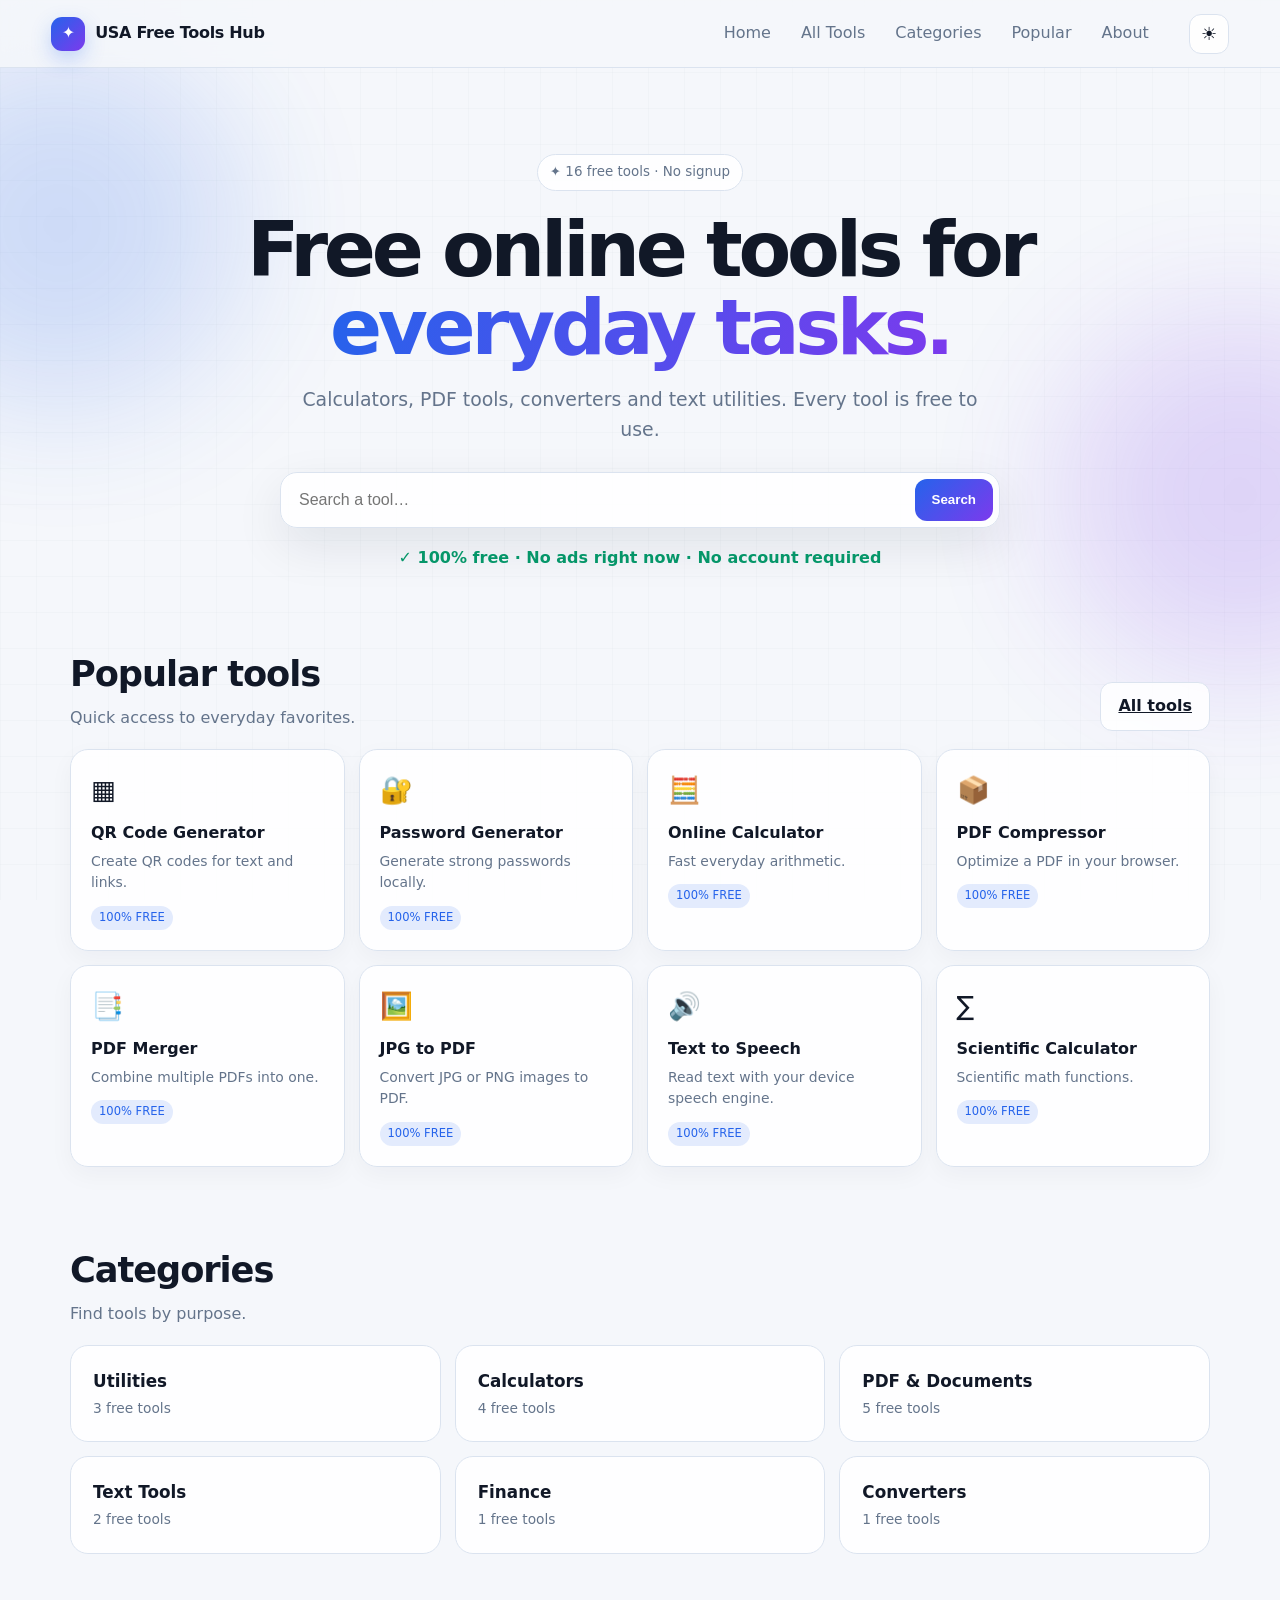
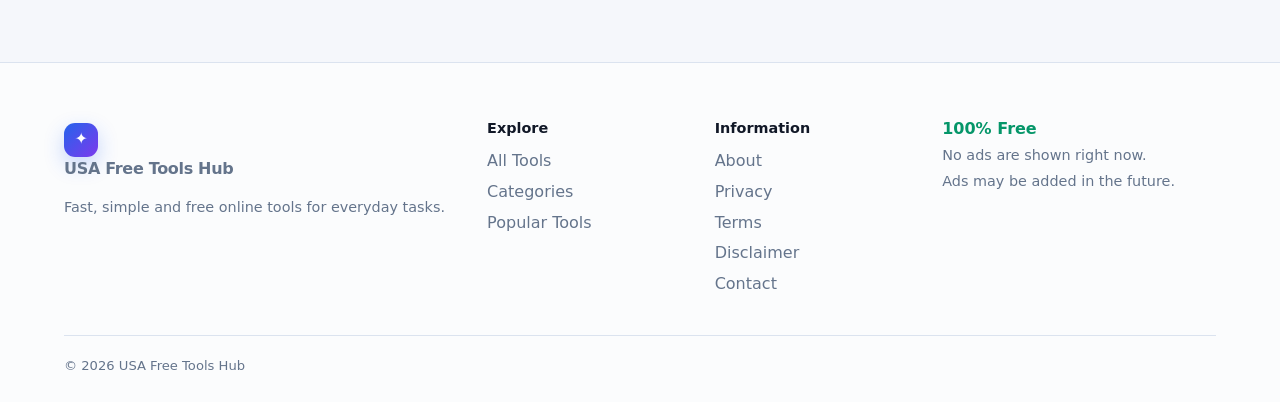
==== index.html @ b1fceccd "Restore dark and light mode toggle" ====
<!doctype html><html lang="en-US"><head><meta charset="utf-8"><meta name="viewport" content="width=device-width,initial-scale=1,viewport-fit=cover"><meta name="theme-color" content="#0b1220"><meta name="description" content="USA Free Tools Hub offers free, fast, privacy-conscious online tools including calculators, PDF tools, text tools and utilities."><meta name="robots" content="index,follow"><link rel="canonical" href="https://website-data-load.github.io/USA-Free-Tools-Hub/"><link rel="manifest" href="manifest.webmanifest"><title>USA Free Tools Hub — Free Online Tools</title><link rel="stylesheet" href="styles.css"></head><body><div class="bg-orb orb-a"></div><div class="bg-orb orb-b"></div><div class="bg-grid"></div><header class="site-header"><a class="brand" href="#home" aria-label="USA Free Tools Hub home"><span class="brand-mark">✦</span><span>USA Free Tools Hub</span></a><nav class="desktop-nav" aria-label="Primary navigation"><a href="#home">Home</a><a href="#tools">All Tools</a><a href="#categories">Categories</a><a href="#popular">Popular</a><a href="#about">About</a></nav><div class="header-actions"><button id="themeBtn" class="icon-btn" type="button" aria-label="Toggle dark and light mode">☀︎</button><button id="menuBtn" class="icon-btn menu-btn" type="button" aria-expanded="false" aria-controls="mobileNav">☰</button></div></header><nav id="mobileNav" class="mobile-nav" aria-label="Mobile navigation"><a href="#home">Home</a><a href="#tools">All Tools</a><a href="#categories">Categories</a><a href="#popular">Popular</a><a href="#about">About</a></nav><main id="app" tabindex="-1"></main><footer class="site-footer"><div><a class="brand footer-brand" href="#home"><span class="brand-mark">✦</span> USA Free Tools Hub</a><p>Fast, simple and free online tools for everyday tasks.</p></div><div><h3>Explore</h3><a href="#tools">All Tools</a><a href="#categories">Categories</a><a href="#popular">Popular Tools</a></div><div><h3>Information</h3><a href="#about">About</a><a href="privacy.html">Privacy</a><a href="terms.html">Terms</a><a href="disclaimer.html">Disclaimer</a><a href="contact.html">Contact</a></div><div class="footer-note"><strong>100% Free</strong><span>No ads are shown right now.</span><span>Ads may be added in the future.</span></div><div class="copyright">© 2026 USA Free Tools Hub</div></footer><script src="site.js" defer></script><script src="nav.js" defer></script><script src="upload-progress.js" defer></script><script src="theme.js" defer></script></body></html>
---- styles.css ----
:root{--bg:#f5f7fb;--panel:rgba(255,255,255,.86);--text:#111827;--muted:#64748b;--line:#dbe3ef;--accent:#2563eb;--accent2:#7c3aed;--good:#059669;--shadow:0 18px 50px rgba(15,23,42,.09);--radius:20px}body.dark{--bg:#07101f;--panel:rgba(15,23,42,.86);--text:#f1f5f9;--muted:#9aa9bc;--line:#263449;--shadow:0 20px 60px rgba(0,0,0,.35)}*{box-sizing:border-box}html{scroll-behavior:smooth}body{margin:0;font-family:Inter,ui-sans-serif,system-ui,-apple-system,BlinkMacSystemFont,"Segoe UI",sans-serif;background:var(--bg);color:var(--text);min-width:320px;line-height:1.55}.bg-grid{position:fixed;inset:0;z-index:-3;opacity:.35;background-image:linear-gradient(rgba(100,116,139,.08) 1px,transparent 1px),linear-gradient(90deg,rgba(100,116,139,.08) 1px,transparent 1px);background-size:36px 36px}.bg-orb{position:fixed;width:360px;height:360px;border-radius:50%;filter:blur(70px);opacity:.18;z-index:-2;pointer-events:none}.orb-a{background:#2563eb;top:5%;left:-120px}.orb-b{background:#7c3aed;right:-140px;top:35%}.site-header{position:sticky;top:0;z-index:50;display:flex;align-items:center;gap:28px;min-height:68px;padding:10px clamp(16px,4vw,56px);background:color-mix(in srgb,var(--bg) 86%,transparent);backdrop-filter:blur(18px);border-bottom:1px solid var(--line)}.brand{display:inline-flex;align-items:center;gap:10px;color:var(--text);text-decoration:none;font-weight:800;letter-spacing:-.02em;white-space:nowrap}.brand-mark{display:grid;place-items:center;width:34px;height:34px;border-radius:11px;background:linear-gradient(135deg,var(--accent),var(--accent2));color:white;box-shadow:0 8px 20px rgba(37,99,235,.25)}.desktop-nav{display:flex;gap:6px;align-items:center;margin-left:auto}.desktop-nav a,.mobile-nav a,.site-footer a{color:var(--muted);text-decoration:none}.desktop-nav a{padding:9px 12px;border-radius:10px}.desktop-nav a:hover,.mobile-nav a:hover{color:var(--text);background:var(--panel)}.header-actions{display:flex;gap:8px}.icon-btn{border:1px solid var(--line);background:var(--panel);color:var(--text);width:40px;height:40px;border-radius:12px;cursor:pointer;font-size:18px}.menu-btn{display:none}.mobile-nav{display:none;position:fixed;top:68px;right:12px;left:12px;z-index:45;padding:10px;background:var(--panel);border:1px solid var(--line);border-radius:16px;box-shadow:var(--shadow)}.mobile-nav.open{display:grid}.mobile-nav a{padding:12px;border-radius:10px}.site-footer{display:grid;grid-template-columns:2fr 1fr 1fr 1.4fr;gap:32px;padding:54px clamp(18px,5vw,70px) 26px;margin-top:70px;border-top:1px solid var(--line);background:color-mix(in srgb,var(--panel) 70%,transparent)}.site-footer h3{font-size:.9rem;margin:0 0 10px}.site-footer a{display:block;margin:6px 0}.site-footer p,.footer-note span{color:var(--muted);font-size:.9rem}.footer-note{display:flex;flex-direction:column;gap:3px}.footer-note strong{color:var(--good)}.copyright{grid-column:1/-1;padding-top:20px;border-top:1px solid var(--line);color:var(--muted);font-size:.82rem}.hero{max-width:1180px;margin:0 auto;padding:86px 20px 38px;text-align:center}.eyebrow{display:inline-flex;gap:8px;align-items:center;border:1px solid var(--line);background:var(--panel);padding:7px 12px;border-radius:999px;color:var(--muted);font-size:.84rem}.hero h1{font-size:clamp(2.25rem,6vw,4.8rem);line-height:1.02;letter-spacing:-.055em;max-width:850px;margin:20px auto 18px}.gradient-text{background:linear-gradient(110deg,var(--accent),var(--accent2));-webkit-background-clip:text;background-clip:text;color:transparent}.hero p{max-width:720px;margin:0 auto 28px;color:var(--muted);font-size:clamp(1rem,2vw,1.18rem)}.search{display:flex;max-width:720px;margin:auto;background:var(--panel);border:1px solid var(--line);border-radius:17px;padding:6px;box-shadow:var(--shadow)}.search input{min-width:0;flex:1;border:0;outline:0;background:transparent;color:var(--text);font-size:1rem;padding:12px}.btn{border:0;border-radius:12px;padding:11px 17px;background:linear-gradient(135deg,var(--accent),var(--accent2));color:white;font-weight:750;cursor:pointer}.btn.secondary{background:var(--panel);border:1px solid var(--line);color:var(--text)}.free-pill{margin-top:18px;color:var(--good);font-weight:700}.section{max-width:1180px;margin:0 auto;padding:38px 20px}.section-head{display:flex;justify-content:space-between;align-items:end;gap:20px;margin-bottom:18px}.section h2{font-size:clamp(1.5rem,3vw,2.2rem);margin:0;letter-spacing:-.03em}.section-head p{margin:5px 0 0;color:var(--muted)}.tool-grid{display:grid;grid-template-columns:repeat(4,minmax(0,1fr));gap:14px}.tool-card{display:block;padding:20px;text-decoration:none;color:var(--text);background:var(--panel);border:1px solid var(--line);border-radius:18px;box-shadow:0 8px 25px rgba(15,23,42,.04);transition:transform .18s ease,box-shadow .18s ease,border-color .18s ease}.tool-card:hover{transform:translateY(-3px);box-shadow:var(--shadow);border-color:color-mix(in srgb,var(--accent) 45%,var(--line))}.tool-icon{font-size:1.65rem}.tool-card h3{font-size:1rem;margin:10px 0 5px}.tool-card p{font-size:.87rem;color:var(--muted);margin:0}.tag{display:inline-block;font-size:.72rem;padding:3px 8px;border-radius:999px;background:color-mix(in srgb,var(--accent) 12%,transparent);color:var(--accent);margin-top:12px}.category-grid{display:grid;grid-template-columns:repeat(3,1fr);gap:14px}.category{padding:22px;background:var(--panel);border:1px solid var(--line);border-radius:18px;text-decoration:none;color:var(--text)}.category strong{display:block;font-size:1.05rem}.category span{display:block;color:var(--muted);font-size:.86rem;margin-top:4px}.tool-page{max-width:900px;margin:auto;padding:55px 20px}.crumb{color:var(--muted);font-size:.84rem;margin-bottom:12px}.tool-page h1{font-size:clamp(2rem,5vw,3.3rem);line-height:1.05;margin:0 0 8px}.tool-intro{color:var(--muted);margin:0 0 25px}.tool-box{background:var(--panel);border:1px solid var(--line);border-radius:var(--radius);padding:clamp(18px,4vw,32px);box-shadow:var(--shadow)}.form-grid{display:grid;grid-template-columns:repeat(2,minmax(0,1fr));gap:14px}.field{display:flex;flex-direction:column;gap:6px}.field.full{grid-column:1/-1}.field label{font-weight:700;font-size:.9rem}.field input,.field select,.field textarea{width:100%;border:1px solid var(--line);border-radius:11px;padding:11px 12px;background:var(--bg);color:var(--text);outline:0;font:inherit}.field textarea{min-height:180px;resize:vertical}.field input:focus,.field select:focus,.field textarea:focus{border-color:var(--accent);box-shadow:0 0 0 3px color-mix(in srgb,var(--accent) 15%,transparent)}.actions{display:flex;flex-wrap:wrap;gap:9px;margin-top:18px}.result{margin-top:18px;padding:18px;border:1px dashed var(--line);border-radius:14px;background:color-mix(in srgb,var(--accent) 5%,var(--panel));min-height:58px}.result strong{font-size:1.35rem}.dropzone{border:2px dashed var(--line);border-radius:15px;padding:30px;text-align:center;cursor:pointer}.dropzone:hover{border-color:var(--accent)}.hidden{display:none!important}.tool-content{margin-top:28px}.tool-content h2{font-size:1.25rem;margin-top:30px}.tool-content p,.tool-content li{color:var(--muted)}.related{display:grid;grid-template-columns:repeat(3,1fr);gap:10px}.related a{padding:14px;border:1px solid var(--line);border-radius:13px;color:var(--text);text-decoration:none;background:var(--panel)}.toast{position:fixed;right:18px;bottom:18px;z-index:100;padding:12px 15px;background:#111827;color:#fff;border-radius:12px;box-shadow:var(--shadow)}.status{color:var(--muted);font-size:.88rem}.stats{display:grid;grid-template-columns:repeat(4,1fr);gap:10px;margin-top:14px}.stat{padding:13px;border:1px solid var(--line);border-radius:12px;text-align:center}.stat b{display:block;font-size:1.3rem}.switches{display:flex;flex-wrap:wrap;gap:12px}.check{display:flex;gap:7px;align-items:center}.ad-placeholder{display:none}.upload-progress{margin-top:16px;padding:12px 14px;border:1px solid var(--line);border-radius:13px;background:color-mix(in srgb,var(--accent) 4%,var(--panel));text-align:left;cursor:default}.upload-progress-head{display:flex;justify-content:space-between;align-items:center;gap:10px;font-size:.85rem}.upload-progress-value{color:var(--accent)}.upload-progress-track{height:8px;margin-top:8px;overflow:hidden;border-radius:999px;background:var(--line)}.upload-progress-fill{display:block;width:0;height:100%;border-radius:999px;background:linear-gradient(90deg,var(--accent),var(--accent2));transition:width .25s ease}.upload-progress-status{margin-top:7px;color:var(--muted);font-size:.76rem;word-break:break-word}
@media(max-width:900px){.desktop-nav{display:none}.menu-btn{display:block}.tool-grid{grid-template-columns:repeat(2,1fr)}.category-grid{grid-template-columns:repeat(2,1fr)}.site-footer{grid-template-columns:repeat(2,1fr)}}
@media(max-width:600px){.site-header{padding-inline:12px}.brand{font-size:.92rem}.hero{padding-top:62px}.search{display:block;background:transparent;border:0;box-shadow:none}.search input{width:100%;background:var(--panel);border:1px solid var(--line);border-radius:12px;margin-bottom:8px}.search .btn{width:100%}.tool-grid,.category-grid,.related,.stats{grid-template-columns:1fr}.form-grid{grid-template-columns:1fr}.field.full{grid-column:auto}.section{padding-inline:14px}.site-footer{grid-template-columns:1fr;padding-inline:18px}.copyright{grid-column:auto}.tool-page{padding-inline:14px}.tool-box{padding:16px}}
@media(prefers-reduced-motion:reduce){html{scroll-behavior:auto}.tool-card{transition:none}}
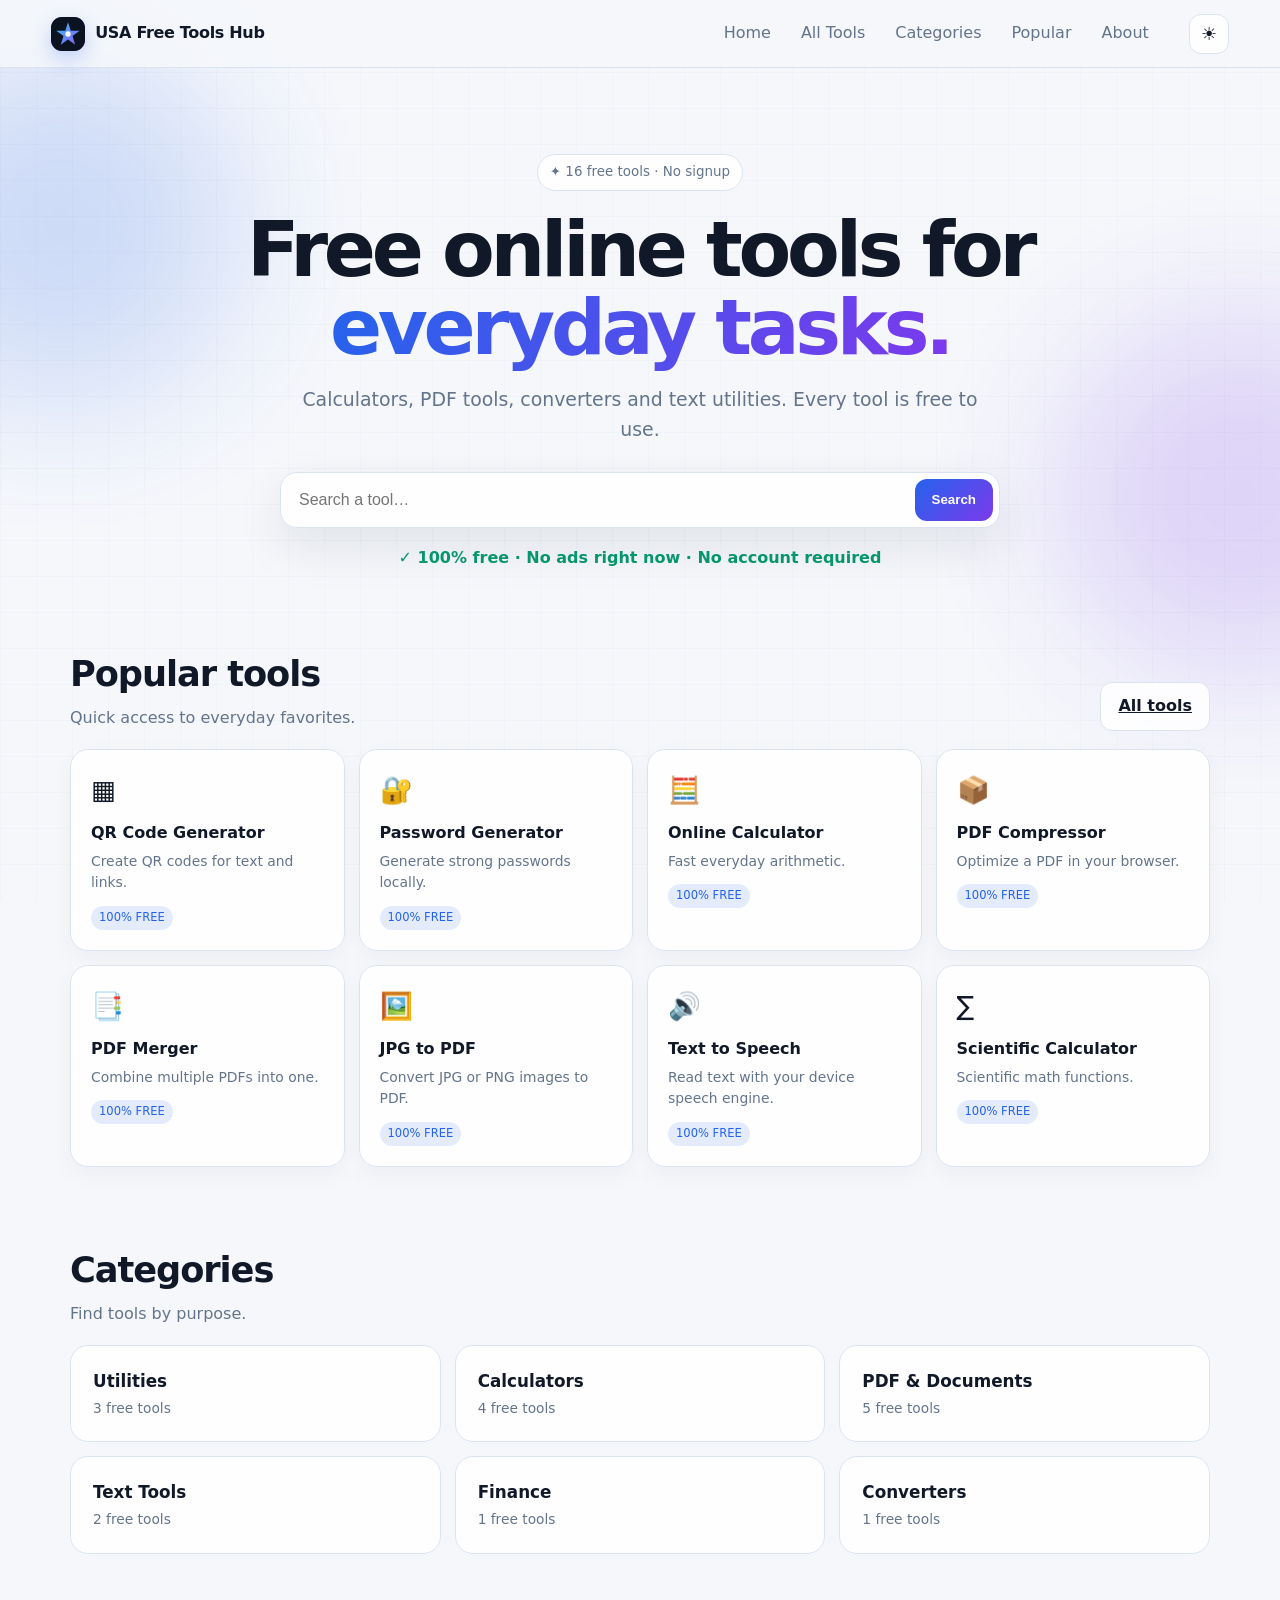
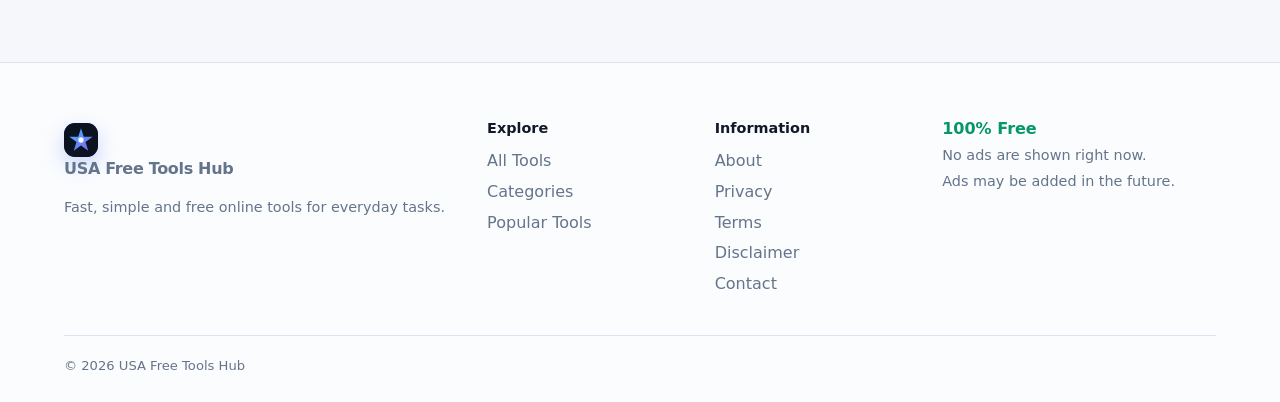
==== commit 83021661: "Add matching favicon to site header and page metadata" ====
--- a/index.html
+++ b/index.html
@@ -1 +1 @@
-<!doctype html><html lang="en-US"><head><meta charset="utf-8"><meta name="viewport" content="width=device-width,initial-scale=1,viewport-fit=cover"><meta name="theme-color" content="#0b1220"><meta name="description" content="USA Free Tools Hub offers free, fast, privacy-conscious online tools including calculators, PDF tools, text tools and utilities."><meta name="robots" content="index,follow"><link rel="canonical" href="https://website-data-load.github.io/USA-Free-Tools-Hub/"><link rel="manifest" href="manifest.webmanifest"><title>USA Free Tools Hub — Free Online Tools</title><link rel="stylesheet" href="styles.css"></head><body><div class="bg-orb orb-a"></div><div class="bg-orb orb-b"></div><div class="bg-grid"></div><header class="site-header"><a class="brand" href="#home" aria-label="USA Free Tools Hub home"><span class="brand-mark">✦</span><span>USA Free Tools Hub</span></a><nav class="desktop-nav" aria-label="Primary navigation"><a href="#home">Home</a><a href="#tools">All Tools</a><a href="#categories">Categories</a><a href="#popular">Popular</a><a href="#about">About</a></nav><div class="header-actions"><button id="themeBtn" class="icon-btn" type="button" aria-label="Toggle dark and light mode">☀︎</button><button id="menuBtn" class="icon-btn menu-btn" type="button" aria-expanded="false" aria-controls="mobileNav">☰</button></div></header><nav id="mobileNav" class="mobile-nav" aria-label="Mobile navigation"><a href="#home">Home</a><a href="#tools">All Tools</a><a href="#categories">Categories</a><a href="#popular">Popular</a><a href="#about">About</a></nav><main id="app" tabindex="-1"></main><footer class="site-footer"><div><a class="brand footer-brand" href="#home"><span class="brand-mark">✦</span> USA Free Tools Hub</a><p>Fast, simple and free online tools for everyday tasks.</p></div><div><h3>Explore</h3><a href="#tools">All Tools</a><a href="#categories">Categories</a><a href="#popular">Popular Tools</a></div><div><h3>Information</h3><a href="#about">About</a><a href="privacy.html">Privacy</a><a href="terms.html">Terms</a><a href="disclaimer.html">Disclaimer</a><a href="contact.html">Contact</a></div><div class="footer-note"><strong>100% Free</strong><span>No ads are shown right now.</span><span>Ads may be added in the future.</span></div><div class="copyright">© 2026 USA Free Tools Hub</div></footer><script src="site.js" defer></script><script src="nav.js" defer></script><script src="upload-progress.js" defer></script><script src="theme.js" defer></script></body></html>+<!doctype html><html lang="en-US"><head><meta charset="utf-8"><meta name="viewport" content="width=device-width,initial-scale=1,viewport-fit=cover"><meta name="theme-color" content="#0b1220"><meta name="description" content="USA Free Tools Hub offers free, fast, privacy-conscious online tools including calculators, PDF tools, text tools and utilities."><meta name="robots" content="index,follow"><link rel="canonical" href="https://website-data-load.github.io/USA-Free-Tools-Hub/"><link rel="icon" href="favicon.svg" type="image/svg+xml"><link rel="manifest" href="manifest.webmanifest"><title>USA Free Tools Hub — Free Online Tools</title><link rel="stylesheet" href="styles.css"></head><body><div class="bg-orb orb-a"></div><div class="bg-orb orb-b"></div><div class="bg-grid"></div><header class="site-header"><a class="brand" href="#home" aria-label="USA Free Tools Hub home"><img class="brand-mark" src="favicon.svg" alt="" width="32" height="32"><span>USA Free Tools Hub</span></a><nav class="desktop-nav" aria-label="Primary navigation"><a href="#home">Home</a><a href="#tools">All Tools</a><a href="#categories">Categories</a><a href="#popular">Popular</a><a href="#about">About</a></nav><div class="header-actions"><button id="themeBtn" class="icon-btn" type="button" aria-label="Toggle dark and light mode">☀︎</button><button id="menuBtn" class="icon-btn menu-btn" type="button" aria-expanded="false" aria-controls="mobileNav">☰</button></div></header><nav id="mobileNav" class="mobile-nav" aria-label="Mobile navigation"><a href="#home">Home</a><a href="#tools">All Tools</a><a href="#categories">Categories</a><a href="#popular">Popular</a><a href="#about">About</a></nav><main id="app" tabindex="-1"></main><footer class="site-footer"><div><a class="brand footer-brand" href="#home"><img class="brand-mark" src="favicon.svg" alt="" width="28" height="28"> USA Free Tools Hub</a><p>Fast, simple and free online tools for everyday tasks.</p></div><div><h3>Explore</h3><a href="#tools">All Tools</a><a href="#categories">Categories</a><a href="#popular">Popular Tools</a></div><div><h3>Information</h3><a href="#about">About</a><a href="privacy.html">Privacy</a><a href="terms.html">Terms</a><a href="disclaimer.html">Disclaimer</a><a href="contact.html">Contact</a></div><div class="footer-note"><strong>100% Free</strong><span>No ads are shown right now.</span><span>Ads may be added in the future.</span></div><div class="copyright">© 2026 USA Free Tools Hub</div></footer><script src="site.js" defer></script><script src="nav.js" defer></script><script src="upload-progress.js" defer></script><script src="theme.js" defer></script></body></html>
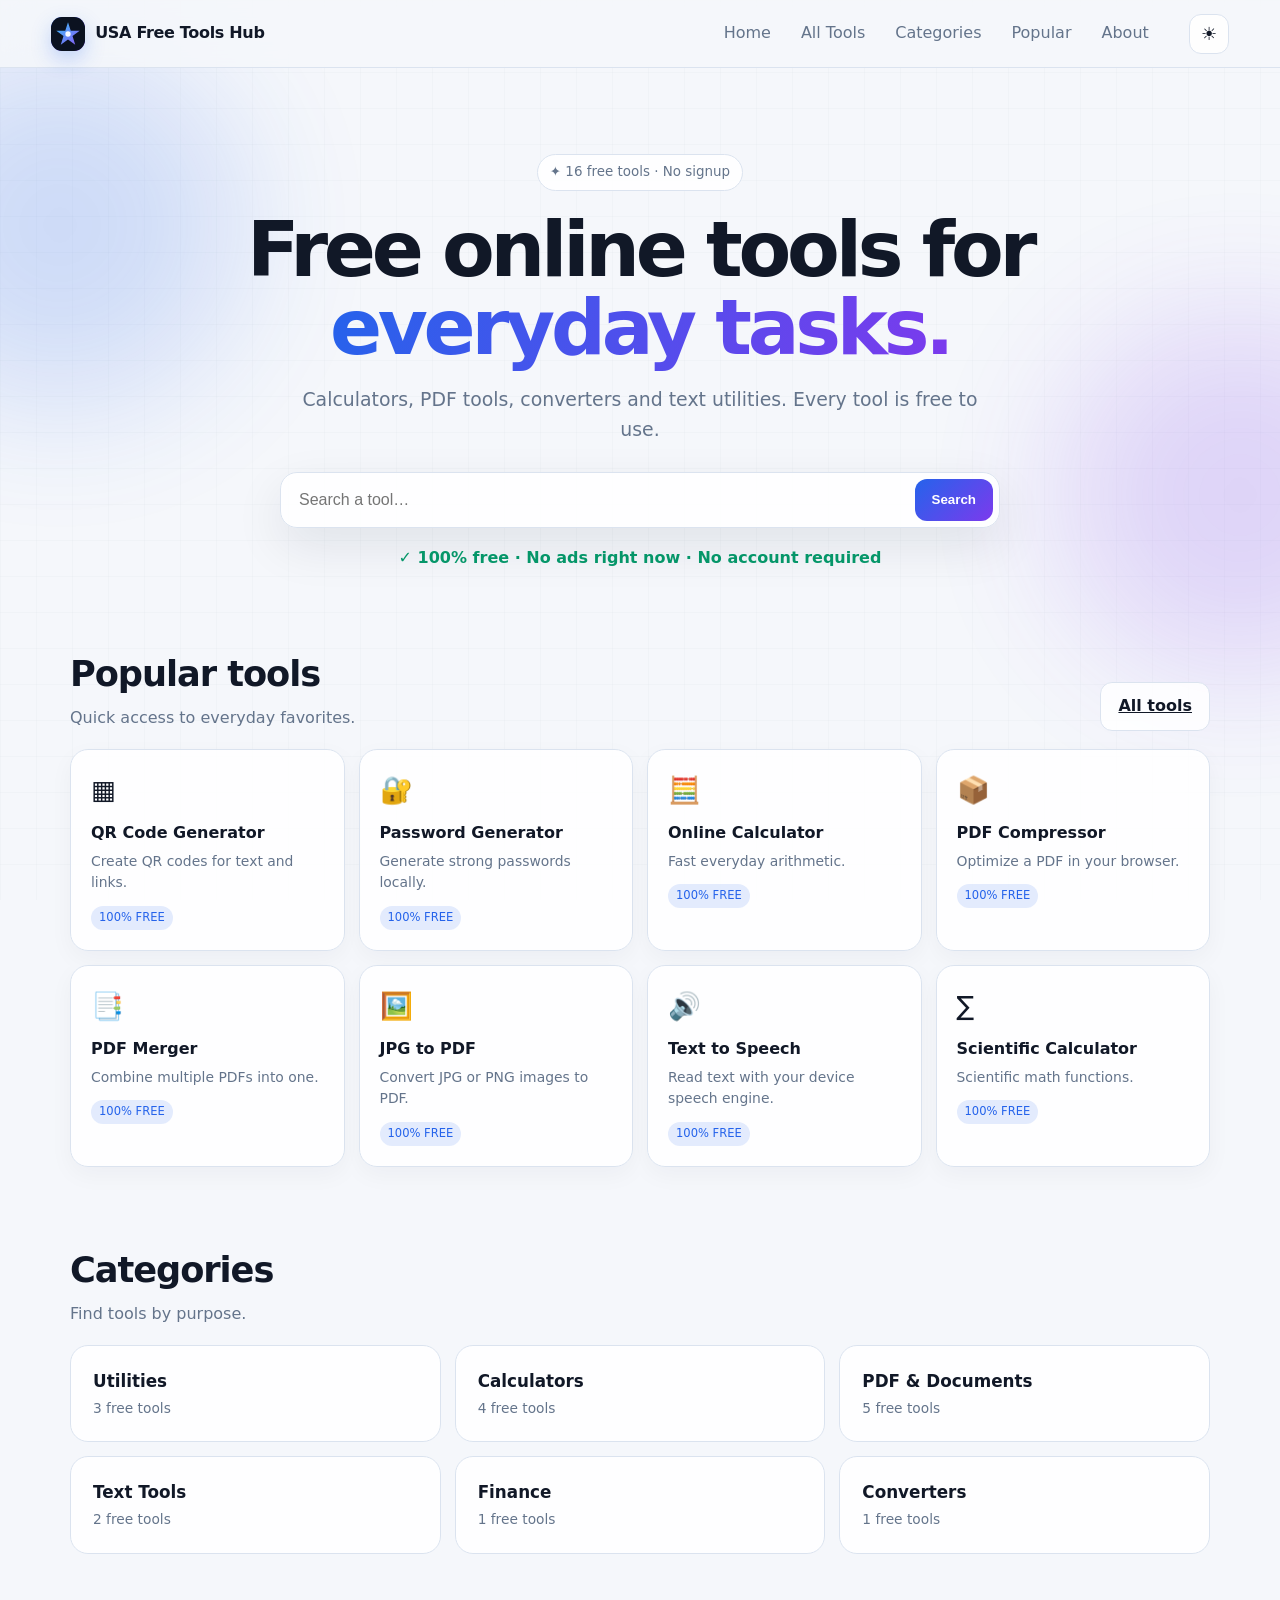
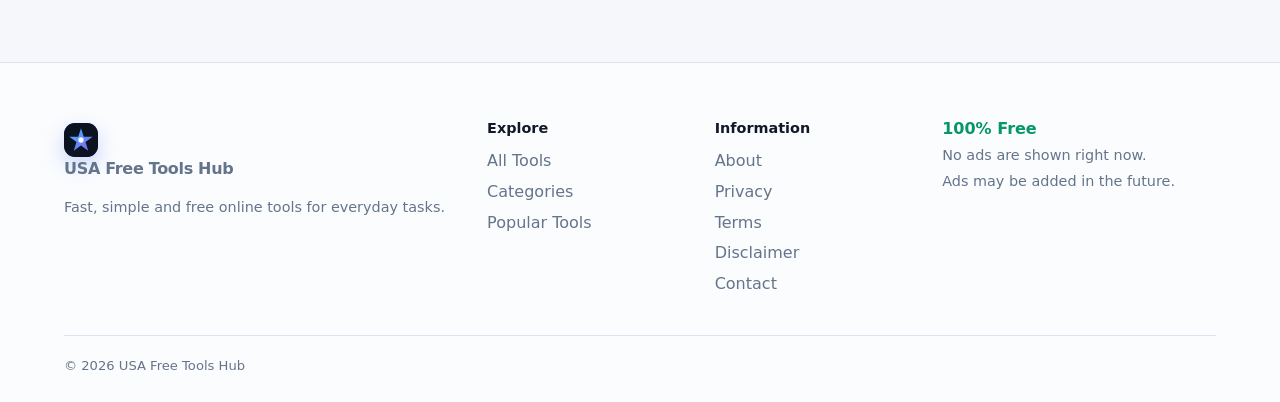
==== commit 8f6d9549: "Remove old Monetag verification meta tag before re-adding it" ====
--- a/styles.css
+++ b/styles.css
@@ -1,4 +1 @@
-:root{--bg:#f5f7fb;--panel:rgba(255,255,255,.86);--text:#111827;--muted:#64748b;--line:#dbe3ef;--accent:#2563eb;--accent2:#7c3aed;--good:#059669;--shadow:0 18px 50px rgba(15,23,42,.09);--radius:20px}body.dark{--bg:#07101f;--panel:rgba(15,23,42,.86);--text:#f1f5f9;--muted:#9aa9bc;--line:#263449;--shadow:0 20px 60px rgba(0,0,0,.35)}*{box-sizing:border-box}html{scroll-behavior:smooth}body{margin:0;font-family:Inter,ui-sans-serif,system-ui,-apple-system,BlinkMacSystemFont,"Segoe UI",sans-serif;background:var(--bg);color:var(--text);min-width:320px;line-height:1.55}.bg-grid{position:fixed;inset:0;z-index:-3;opacity:.35;background-image:linear-gradient(rgba(100,116,139,.08) 1px,transparent 1px),linear-gradient(90deg,rgba(100,116,139,.08) 1px,transparent 1px);background-size:36px 36px}.bg-orb{position:fixed;width:360px;height:360px;border-radius:50%;filter:blur(70px);opacity:.18;z-index:-2;pointer-events:none}.orb-a{background:#2563eb;top:5%;left:-120px}.orb-b{background:#7c3aed;right:-140px;top:35%}.site-header{position:sticky;top:0;z-index:50;display:flex;align-items:center;gap:28px;min-height:68px;padding:10px clamp(16px,4vw,56px);background:color-mix(in srgb,var(--bg) 86%,transparent);backdrop-filter:blur(18px);border-bottom:1px solid var(--line)}.brand{display:inline-flex;align-items:center;gap:10px;color:var(--text);text-decoration:none;font-weight:800;letter-spacing:-.02em;white-space:nowrap}.brand-mark{display:grid;place-items:center;width:34px;height:34px;border-radius:11px;background:linear-gradient(135deg,var(--accent),var(--accent2));color:white;box-shadow:0 8px 20px rgba(37,99,235,.25)}.desktop-nav{display:flex;gap:6px;align-items:center;margin-left:auto}.desktop-nav a,.mobile-nav a,.site-footer a{color:var(--muted);text-decoration:none}.desktop-nav a{padding:9px 12px;border-radius:10px}.desktop-nav a:hover,.mobile-nav a:hover{color:var(--text);background:var(--panel)}.header-actions{display:flex;gap:8px}.icon-btn{border:1px solid var(--line);background:var(--panel);color:var(--text);width:40px;height:40px;border-radius:12px;cursor:pointer;font-size:18px}.menu-btn{display:none}.mobile-nav{display:none;position:fixed;top:68px;right:12px;left:12px;z-index:45;padding:10px;background:var(--panel);border:1px solid var(--line);border-radius:16px;box-shadow:var(--shadow)}.mobile-nav.open{display:grid}.mobile-nav a{padding:12px;border-radius:10px}.site-footer{display:grid;grid-template-columns:2fr 1fr 1fr 1.4fr;gap:32px;padding:54px clamp(18px,5vw,70px) 26px;margin-top:70px;border-top:1px solid var(--line);background:color-mix(in srgb,var(--panel) 70%,transparent)}.site-footer h3{font-size:.9rem;margin:0 0 10px}.site-footer a{display:block;margin:6px 0}.site-footer p,.footer-note span{color:var(--muted);font-size:.9rem}.footer-note{display:flex;flex-direction:column;gap:3px}.footer-note strong{color:var(--good)}.copyright{grid-column:1/-1;padding-top:20px;border-top:1px solid var(--line);color:var(--muted);font-size:.82rem}.hero{max-width:1180px;margin:0 auto;padding:86px 20px 38px;text-align:center}.eyebrow{display:inline-flex;gap:8px;align-items:center;border:1px solid var(--line);background:var(--panel);padding:7px 12px;border-radius:999px;color:var(--muted);font-size:.84rem}.hero h1{font-size:clamp(2.25rem,6vw,4.8rem);line-height:1.02;letter-spacing:-.055em;max-width:850px;margin:20px auto 18px}.gradient-text{background:linear-gradient(110deg,var(--accent),var(--accent2));-webkit-background-clip:text;background-clip:text;color:transparent}.hero p{max-width:720px;margin:0 auto 28px;color:var(--muted);font-size:clamp(1rem,2vw,1.18rem)}.search{display:flex;max-width:720px;margin:auto;background:var(--panel);border:1px solid var(--line);border-radius:17px;padding:6px;box-shadow:var(--shadow)}.search input{min-width:0;flex:1;border:0;outline:0;background:transparent;color:var(--text);font-size:1rem;padding:12px}.btn{border:0;border-radius:12px;padding:11px 17px;background:linear-gradient(135deg,var(--accent),var(--accent2));color:white;font-weight:750;cursor:pointer}.btn.secondary{background:var(--panel);border:1px solid var(--line);color:var(--text)}.free-pill{margin-top:18px;color:var(--good);font-weight:700}.section{max-width:1180px;margin:0 auto;padding:38px 20px}.section-head{display:flex;justify-content:space-between;align-items:end;gap:20px;margin-bottom:18px}.section h2{font-size:clamp(1.5rem,3vw,2.2rem);margin:0;letter-spacing:-.03em}.section-head p{margin:5px 0 0;color:var(--muted)}.tool-grid{display:grid;grid-template-columns:repeat(4,minmax(0,1fr));gap:14px}.tool-card{display:block;padding:20px;text-decoration:none;color:var(--text);background:var(--panel);border:1px solid var(--line);border-radius:18px;box-shadow:0 8px 25px rgba(15,23,42,.04);transition:transform .18s ease,box-shadow .18s ease,border-color .18s ease}.tool-card:hover{transform:translateY(-3px);box-shadow:var(--shadow);border-color:color-mix(in srgb,var(--accent) 45%,var(--line))}.tool-icon{font-size:1.65rem}.tool-card h3{font-size:1rem;margin:10px 0 5px}.tool-card p{font-size:.87rem;color:var(--muted);margin:0}.tag{display:inline-block;font-size:.72rem;padding:3px 8px;border-radius:999px;background:color-mix(in srgb,var(--accent) 12%,transparent);color:var(--accent);margin-top:12px}.category-grid{display:grid;grid-template-columns:repeat(3,1fr);gap:14px}.category{padding:22px;background:var(--panel);border:1px solid var(--line);border-radius:18px;text-decoration:none;color:var(--text)}.category strong{display:block;font-size:1.05rem}.category span{display:block;color:var(--muted);font-size:.86rem;margin-top:4px}.tool-page{max-width:900px;margin:auto;padding:55px 20px}.crumb{color:var(--muted);font-size:.84rem;margin-bottom:12px}.tool-page h1{font-size:clamp(2rem,5vw,3.3rem);line-height:1.05;margin:0 0 8px}.tool-intro{color:var(--muted);margin:0 0 25px}.tool-box{background:var(--panel);border:1px solid var(--line);border-radius:var(--radius);padding:clamp(18px,4vw,32px);box-shadow:var(--shadow)}.form-grid{display:grid;grid-template-columns:repeat(2,minmax(0,1fr));gap:14px}.field{display:flex;flex-direction:column;gap:6px}.field.full{grid-column:1/-1}.field label{font-weight:700;font-size:.9rem}.field input,.field select,.field textarea{width:100%;border:1px solid var(--line);border-radius:11px;padding:11px 12px;background:var(--bg);color:var(--text);outline:0;font:inherit}.field textarea{min-height:180px;resize:vertical}.field input:focus,.field select:focus,.field textarea:focus{border-color:var(--accent);box-shadow:0 0 0 3px color-mix(in srgb,var(--accent) 15%,transparent)}.actions{display:flex;flex-wrap:wrap;gap:9px;margin-top:18px}.result{margin-top:18px;padding:18px;border:1px dashed var(--line);border-radius:14px;background:color-mix(in srgb,var(--accent) 5%,var(--panel));min-height:58px}.result strong{font-size:1.35rem}.dropzone{border:2px dashed var(--line);border-radius:15px;padding:30px;text-align:center;cursor:pointer}.dropzone:hover{border-color:var(--accent)}.hidden{display:none!important}.tool-content{margin-top:28px}.tool-content h2{font-size:1.25rem;margin-top:30px}.tool-content p,.tool-content li{color:var(--muted)}.related{display:grid;grid-template-columns:repeat(3,1fr);gap:10px}.related a{padding:14px;border:1px solid var(--line);border-radius:13px;color:var(--text);text-decoration:none;background:var(--panel)}.toast{position:fixed;right:18px;bottom:18px;z-index:100;padding:12px 15px;background:#111827;color:#fff;border-radius:12px;box-shadow:var(--shadow)}.status{color:var(--muted);font-size:.88rem}.stats{display:grid;grid-template-columns:repeat(4,1fr);gap:10px;margin-top:14px}.stat{padding:13px;border:1px solid var(--line);border-radius:12px;text-align:center}.stat b{display:block;font-size:1.3rem}.switches{display:flex;flex-wrap:wrap;gap:12px}.check{display:flex;gap:7px;align-items:center}.ad-placeholder{display:none}.upload-progress{margin-top:16px;padding:12px 14px;border:1px solid var(--line);border-radius:13px;background:color-mix(in srgb,var(--accent) 4%,var(--panel));text-align:left;cursor:default}.upload-progress-head{display:flex;justify-content:space-between;align-items:center;gap:10px;font-size:.85rem}.upload-progress-value{color:var(--accent)}.upload-progress-track{height:8px;margin-top:8px;overflow:hidden;border-radius:999px;background:var(--line)}.upload-progress-fill{display:block;width:0;height:100%;border-radius:999px;background:linear-gradient(90deg,var(--accent),var(--accent2));transition:width .25s ease}.upload-progress-status{margin-top:7px;color:var(--muted);font-size:.76rem;word-break:break-word}
-@media(max-width:900px){.desktop-nav{display:none}.menu-btn{display:block}.tool-grid{grid-template-columns:repeat(2,1fr)}.category-grid{grid-template-columns:repeat(2,1fr)}.site-footer{grid-template-columns:repeat(2,1fr)}}
-@media(max-width:600px){.site-header{padding-inline:12px}.brand{font-size:.92rem}.hero{padding-top:62px}.search{display:block;background:transparent;border:0;box-shadow:none}.search input{width:100%;background:var(--panel);border:1px solid var(--line);border-radius:12px;margin-bottom:8px}.search .btn{width:100%}.tool-grid,.category-grid,.related,.stats{grid-template-columns:1fr}.form-grid{grid-template-columns:1fr}.field.full{grid-column:auto}.section{padding-inline:14px}.site-footer{grid-template-columns:1fr;padding-inline:18px}.copyright{grid-column:auto}.tool-page{padding-inline:14px}.tool-box{padding:16px}}
-@media(prefers-reduced-motion:reduce){html{scroll-behavior:auto}.tool-card{transition:none}}
+:root{--bg:#f5f7fb;--panel:rgba(255,255,255,.86);--text:#111827;--muted:#64748b;--line:#dbe3ef;--accent:#2563eb;--accent2:#7c3aed;--good:#059669;--shadow:0 18px 50px rgba(15,23,42,.09);--radius:20px}body.dark{--bg:#07101f;--panel:rgba(15,23,42,.86);--text:#f1f5f9;--muted:#9aa9bc;--line:#263449;--shadow:0 20px 60px rgba(0,0,0,.35)}*{box-sizing:border-box}html{scroll-behavior:smooth}body{margin:0;font-family:Inter,ui-sans-serif,system-ui,-apple-system,BlinkMacSystemFont,"Segoe UI",sans-serif;background:var(--bg);color:var(--text);min-width:320px;line-height:1.55}.bg-grid{position:fixed;inset:0;z-index:-3;opacity:.35;background-image:linear-gradient(rgba(100,116,139,.08) 1px,transparent 1px),linear-gradient(90deg,rgba(100,116,139,.08) 1px,transparent 1px);background-size:36px 36px}.bg-orb{position:fixed;width:360px;height:360px;border-radius:50%;filter:blur(70px);opacity:.18;z-index:-2;pointer-events:none}.orb-a{background:#2563eb;top:5%;left:-120px}.orb-b{background:#7c3aed;right:-140px;top:35%}.site-header{position:sticky;top:0;z-index:50;display:flex;align-items:center;gap:28px;min-height:68px;padding:10px clamp(16px,4vw,56px);background:color-mix(in srgb,var(--bg) 86%,transparent);backdrop-filter:blur(18px);border-bottom:1px solid var(--line)}.brand{display:inline-flex;align-items:center;gap:10px;color:var(--text);text-decoration:none;font-weight:800;letter-spacing:-.02em;white-space:nowrap}.brand-mark{display:grid;place-items:center;width:34px;height:34px;border-radius:11px;background:linear-gradient(135deg,var(--accent),var(--accent2));color:white;box-shadow:0 8px 20px rgba(37,99,235,.25)}.desktop-nav{display:flex;gap:6px;align-items:center;margin-left:auto}.desktop-nav a,.mobile-nav a,.site-footer a{color:var(--muted);text-decoration:none}.desktop-nav a{padding:9px 12px;border-radius:10px}.desktop-nav a:hover,.mobile-nav a:hover{color:var(--text);background:var(--panel)}.header-actions{display:flex;gap:8px}.icon-btn{border:1px solid var(--line);background:var(--panel);color:var(--text);width:40px;height:40px;border-radius:12px;cursor:pointer;font-size:18px}.menu-btn{display:none}.mobile-nav{display:none;position:fixed;top:68px;right:12px;left:12px;z-index:45;padding:10px;background:var(--panel);border:1px solid var(--line);border-radius:16px;box-shadow:var(--shadow)}.mobile-nav.open{display:grid}.mobile-nav a{padding:12px;border-radius:10px}.site-footer{display:grid;grid-template-columns:2fr 1fr 1fr 1.4fr;gap:32px;padding:54px clamp(18px,5vw,70px) 26px;margin-top:70px;border-top:1px solid var(--line);background:color-mix(in srgb,var(--panel) 70%,transparent)}.site-footer h3{font-size:.9rem;margin:0 0 10px}.site-footer a{display:block;margin:6px 0}.site-footer p,.footer-note span{color:var(--muted);font-size:.9rem}.footer-note{display:flex;flex-direction:column;gap:3px}.footer-note strong{color:var(--good)}.copyright{grid-column:1/-1;padding-top:20px;border-top:1px solid var(--line);color:var(--muted);font-size:.82rem}.hero{max-width:1180px;margin:0 auto;padding:86px 20px 38px;text-align:center}.eyebrow{display:inline-flex;gap:8px;align-items:center;border:1px solid var(--line);background:var(--panel);padding:7px 12px;border-radius:999px;color:var(--muted);font-size:.84rem}.hero h1{font-size:clamp(2.25rem,6vw,4.8rem);line-height:1.02;letter-spacing:-.055em;max-width:850px;margin:20px auto 18px}.gradient-text{background:linear-gradient(110deg,var(--accent),var(--accent2));-webkit-background-clip:text;background-clip:text;color:transparent}.hero p{max-width:720px;margin:0 auto 28px;color:var(--muted);font-size:clamp(1rem,2vw,1.18rem)}.search{display:flex;max-width:720px;margin:auto;background:var(--panel);border:1px solid var(--line);border-radius:17px;padding:6px;box-shadow:var(--shadow)}.search input{min-width:0;flex:1;border:0;outline:0;background:transparent;color:var(--text);font-size:1rem;padding:12px}.btn{border:0;border-radius:12px;padding:11px 17px;background:linear-gradient(135deg,var(--accent),var(--accent2));color:white;font-weight:750;cursor:pointer}.btn.secondary{background:var(--panel);border:1px solid var(--line);color:var(--text)}.free-pill{margin-top:18px;color:var(--good);font-weight:700}.section{max-width:1180px;margin:0 auto;padding:38px 20px}.section-head{display:flex;justify-content:space-between;align-items:end;gap:20px;margin-bottom:18px}.section h2{font-size:clamp(1.5rem,3vw,2.2rem);margin:0;letter-spacing:-.03em}.section-head p{margin:5px 0 0;color:var(--muted)}.tool-grid{display:grid;grid-template-columns:repeat(4,minmax(0,1fr));gap:14px}.tool-card{display:block;padding:20px;text-decoration:none;color:var(--text);background:var(--panel);border:1px solid var(--line);border-radius:18px;box-shadow:0 8px 25px rgba(15,23,42,.04);transition:transform .18s ease,box-shadow .18s ease,border-color .18s ease}.tool-card:hover{transform:translateY(-3px);box-shadow:var(--shadow);border-color:color-mix(in srgb,var(--accent) 45%,var(--line))}.tool-icon{font-size:1.65rem}.tool-card h3{font-size:1rem;margin:10px 0 5px}.tool-card p{font-size:.87rem;color:var(--muted);margin:0}.tag{display:inline-block;font-size:.72rem;padding:3px 8px;border-radius:999px;background:color-mix(in srgb,var(--accent) 12%,transparent);color:var(--accent);margin-top:12px}.category-grid{display:grid;grid-template-columns:repeat(3,1fr);gap:14px}.category{padding:22px;background:var(--panel);border:1px solid var(--line);border-radius:18px;text-decoration:none;color:var(--text)}.category strong{display:block;font-size:1.05rem}.category span{display:block;color:var(--muted);font-size:.86rem;margin-top:4px}.tool-page{max-width:900px;margin:auto;padding:55px 20px}.crumb{color:var(--muted);font-size:.84rem;margin-bottom:12px}.tool-page h1{font-size:clamp(2rem,5vw,3.3rem);line-height:1.05;margin:0 0 8px}.tool-intro{color:var(--muted);margin:0 0 25px}.tool-box{background:var(--panel);border:1px solid var(--line);border-radius:var(--radius);padding:clamp(18px,4vw,32px);box-shadow:var(--shadow)}.form-grid{display:grid;grid-template-columns:repeat(2,minmax(0,1fr));gap:14px}.field{display:flex;flex-direction:column;gap:6px}.field.full{grid-column:1/-1}.field label{font-weight:700;font-size:.9rem}.field input,.field select,.field textarea{width:100%;border:1px solid var(--line);border-radius:11px;padding:11px 12px;background:var(--bg);color:var(--text);outline:0;font:inherit}.field textarea{min-height:180px;resize:vertical}.field input:focus,.field select:focus,.field textarea:focus{border-color:var(--accent);box-shadow:0 0 0 3px color-mix(in srgb,var(--accent) 15%,transparent)}.actions{display:flex;flex-wrap:wrap;gap:9px;margin-top:18px}.result{margin-top:18px;padding:18px;border:1px dashed var(--line);border-radius:14px;background:color-mix(in srgb,var(--accent) 5%,var(--panel));min-height:58px}.result strong{font-size:1.35rem}.dropzone{border:2px dashed var(--line);border-radius:15px;padding:30px;text-align:center;cursor:pointer}.dropzone:hover{border-color:var(--accent)}.hidden{display:none!important}.tool-content{margin-top:28px}.tool-content h2{font-size:1.25rem;margin-top:30px}.tool-content p,.tool-content li{color:var(--muted)}.related{display:grid;grid-template-columns:repeat(3,1fr);gap:10px}.related a{padding:14px;border:1px solid var(--line);border-radius:13px;color:var(--text);text-decoration:none;background:var(--panel)}.toast{position:fixed;right:18px;bottom:18px;z-index:100;padding:12px 15px;background:#111827;color:#fff;border-radius:12px;box-shadow:var(--shadow)}.status{color:var(--muted);font-size:.88rem}.stats{display:grid;grid-template-columns:repeat(4,1fr);gap:10px;margin-top:14px}.stat{padding:13px;border:1px solid var(--line);border-radius:12px;text-align:center}.stat b{display:block;font-size:1.3rem}.switches{display:flex;flex-wrap:wrap;gap:12px}.check{display:flex;gap:7px;align-items:center}.ad-placeholder{display:none}.upload-progress{margin-top:16px;padding:12px 14px;border:1px solid var(--line);border-radius:13px;background:color-mix(in srgb,var(--accent) 4%,var(--panel));text-align:left;cursor:default}.upload-progress-head{display:flex;justify-content:space-between;align-items:center;gap:10px;font-size:.85rem}.upload-progress-value{color:var(--accent)}.upload-progress-track{height:8px;margin-top:8px;overflow:hidden;border-radius:999px;background:var(--line)}.upload-progress-fill{display:block;width:0;height:100%;border-radius:999px;background:linear-gradient(90deg,var(--accent),var(--accent2));transition:width .25s ease}.upload-progress-status{margin-top:7px;color:var(--muted);font-size:.76rem;word-break:break-word}.tool-tabs{display:flex;gap:8px;padding:5px;margin-bottom:20px;border:1px solid var(--line);border-radius:16px;background:color-mix(in srgb,var(--bg) 70%,var(--panel));width:fit-content;max-width:100%}.tool-tabs .tab{appearance:none;border:1px solid transparent;border-radius:11px;padding:10px 16px;background:transparent;color:var(--muted);font:inherit;font-size:.9rem;font-weight:750;cursor:pointer;transition:all .18s ease;white-space:nowrap}.tool-tabs .tab:hover{color:var(--text);background:color-mix(in srgb,var(--accent) 7%,transparent)}.tool-tabs .tab.active{color:white;background:linear-gradient(135deg,var(--accent),var(--accent2));border-color:transparent;box-shadow:0 7px 18px rgba(37,99,235,.2)}.tool-tabs .tab:focus-visible{outline:3px solid color-mix(in srgb,var(--accent) 25%,transparent);outline-offset:2px}@media(max-width:520px){.tool-tabs{width:100%;display:grid;grid-template-columns:1fr 1fr}.tool-tabs .tab{width:100%;padding:10px 8px;font-size:.84rem}.form-grid{grid-template-columns:1fr}.stats{grid-template-columns:repeat(2,1fr)}}@media(max-width:900px){.desktop-nav{display:none}.menu-btn{display:block}.tool-grid{grid-template-columns:repeat(2,1fr)}.category-grid{grid-template-columns:repeat(2,1fr)}.site-footer{grid-template-columns:repeat(2,1fr)}}
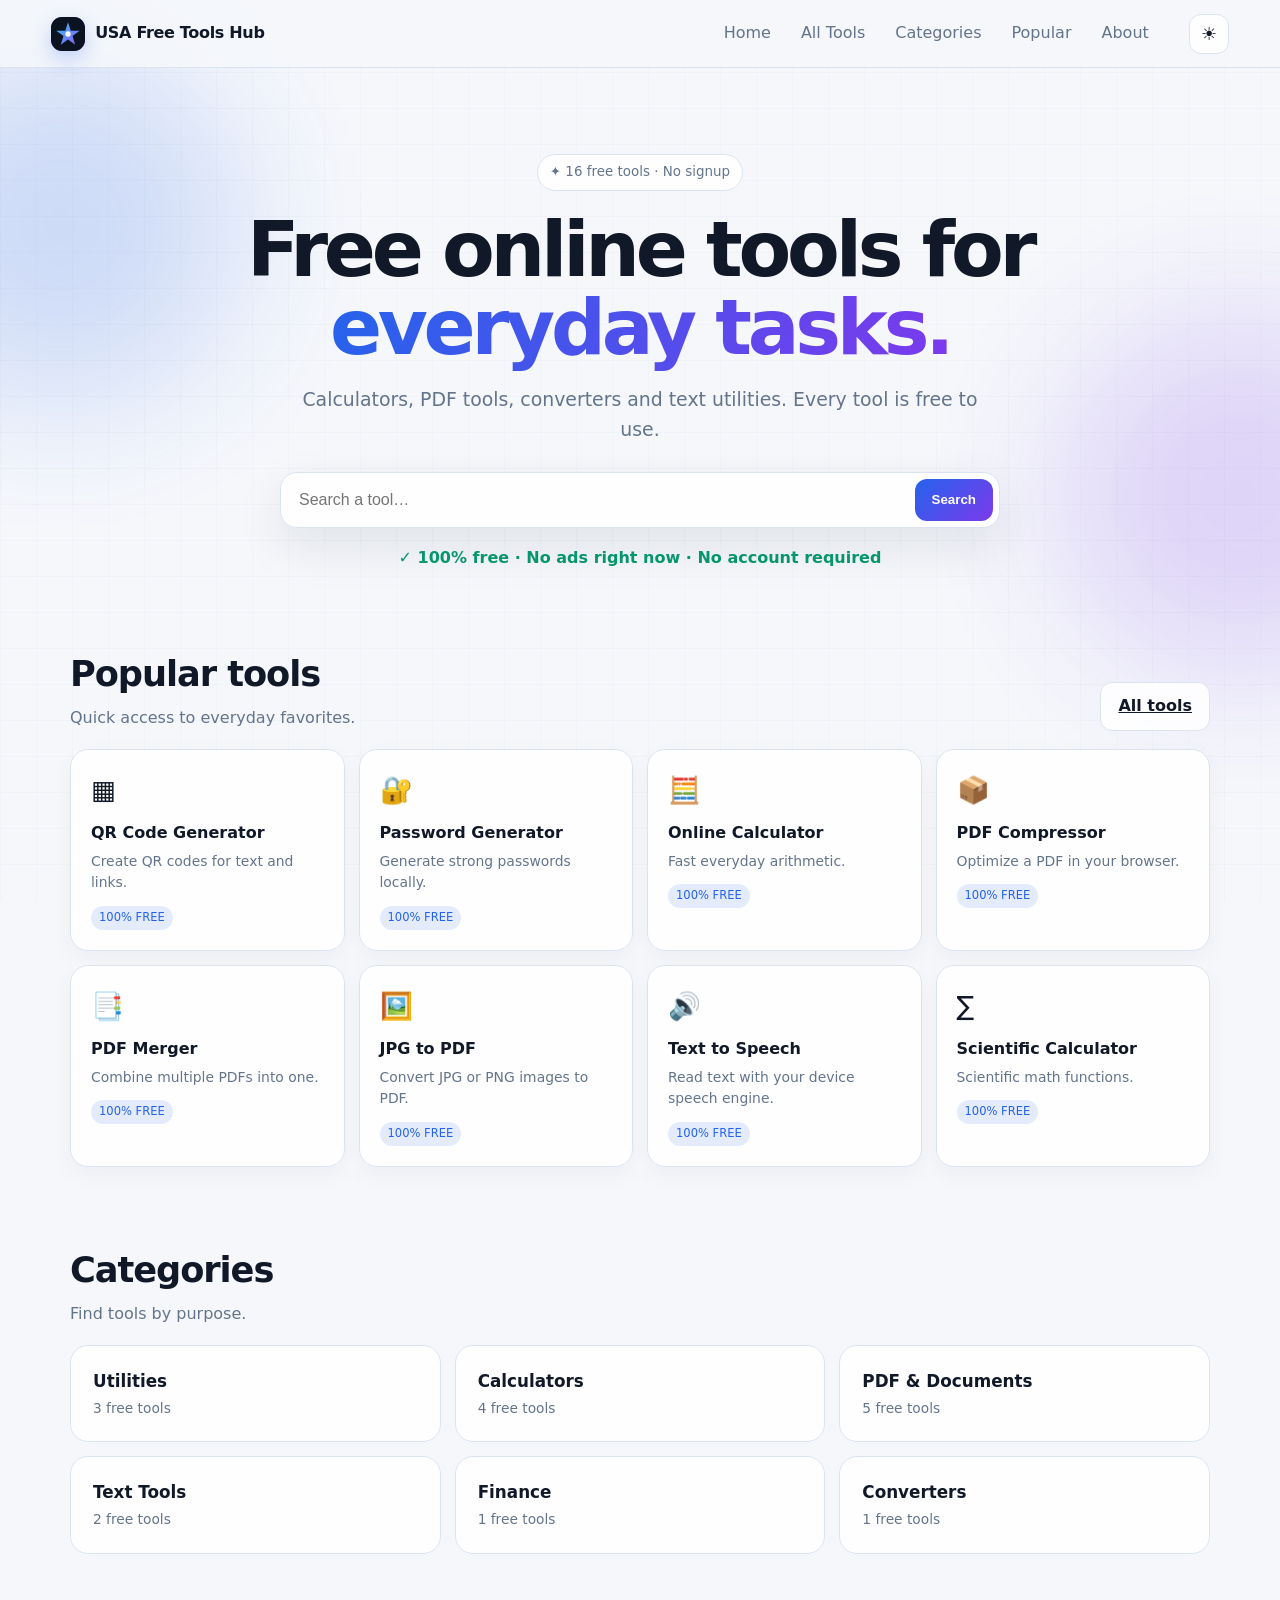
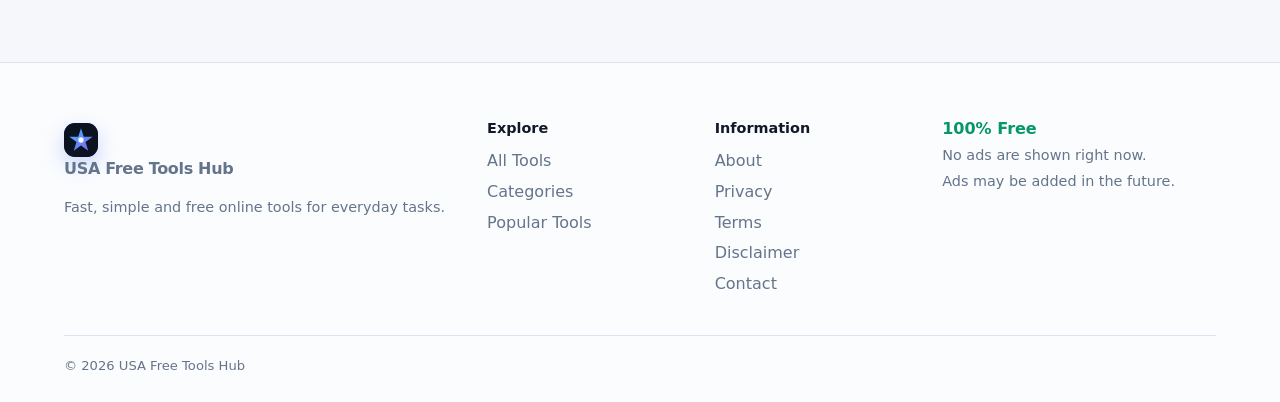
==== commit 026e551e: "Re-add Monetag verification meta tag in index.html head" ====
--- a/index.html
+++ b/index.html
@@ -1 +1 @@
-<!doctype html><html lang="en-US"><head><meta charset="utf-8"><meta name="viewport" content="width=device-width,initial-scale=1,viewport-fit=cover"><meta name="theme-color" content="#0b1220"><meta name="description" content="USA Free Tools Hub offers free, fast, privacy-conscious online tools including calculators, PDF tools, text tools and utilities."><meta name="robots" content="index,follow"><link rel="canonical" href="https://website-data-load.github.io/USA-Free-Tools-Hub/"><link rel="icon" href="favicon.svg" type="image/svg+xml"><link rel="manifest" href="manifest.webmanifest"><title>USA Free Tools Hub — Free Online Tools</title><link rel="stylesheet" href="styles.css"></head><body><div class="bg-orb orb-a"></div><div class="bg-orb orb-b"></div><div class="bg-grid"></div><header class="site-header"><a class="brand" href="#home" aria-label="USA Free Tools Hub home"><img class="brand-mark" src="favicon.svg" alt="" width="32" height="32"><span>USA Free Tools Hub</span></a><nav class="desktop-nav" aria-label="Primary navigation"><a href="#home">Home</a><a href="#tools">All Tools</a><a href="#categories">Categories</a><a href="#popular">Popular</a><a href="#about">About</a></nav><div class="header-actions"><button id="themeBtn" class="icon-btn" type="button" aria-label="Toggle dark and light mode">☀︎</button><button id="menuBtn" class="icon-btn menu-btn" type="button" aria-expanded="false" aria-controls="mobileNav">☰</button></div></header><nav id="mobileNav" class="mobile-nav" aria-label="Mobile navigation"><a href="#home">Home</a><a href="#tools">All Tools</a><a href="#categories">Categories</a><a href="#popular">Popular</a><a href="#about">About</a></nav><main id="app" tabindex="-1"></main><footer class="site-footer"><div><a class="brand footer-brand" href="#home"><img class="brand-mark" src="favicon.svg" alt="" width="28" height="28"> USA Free Tools Hub</a><p>Fast, simple and free online tools for everyday tasks.</p></div><div><h3>Explore</h3><a href="#tools">All Tools</a><a href="#categories">Categories</a><a href="#popular">Popular Tools</a></div><div><h3>Information</h3><a href="#about">About</a><a href="privacy.html">Privacy</a><a href="terms.html">Terms</a><a href="disclaimer.html">Disclaimer</a><a href="contact.html">Contact</a></div><div class="footer-note"><strong>100% Free</strong><span>No ads are shown right now.</span><span>Ads may be added in the future.</span></div><div class="copyright">© 2026 USA Free Tools Hub</div></footer><script src="site.js" defer></script><script src="nav.js" defer></script><script src="upload-progress.js" defer></script><script src="theme.js" defer></script></body></html>+<!doctype html><html lang="en-US"><head><meta charset="utf-8"><meta name="viewport" content="width=device-width,initial-scale=1,viewport-fit=cover"><meta name="theme-color" content="#0b1220"><meta name="description" content="USA Free Tools Hub offers free, fast, privacy-conscious online tools including calculators, PDF tools, text tools and utilities."><meta name="robots" content="index,follow"><link rel="canonical" href="https://website-data-load.github.io/USA-Free-Tools-Hub/"><link rel="icon" href="favicon.svg" type="image/svg+xml"><link rel="manifest" href="manifest.webmanifest"><meta name="monetag" content="645593fbebf916e45f9b97ad50fd562a"><title>USA Free Tools Hub — Free Online Tools</title><link rel="stylesheet" href="styles.css"></head><body><div class="bg-orb orb-a"></div><div class="bg-orb orb-b"></div><div class="bg-grid"></div><header class="site-header"><a class="brand" href="#home" aria-label="USA Free Tools Hub home"><img class="brand-mark" src="favicon.svg" alt="" width="32" height="32"><span>USA Free Tools Hub</span></a><nav class="desktop-nav" aria-label="Primary navigation"><a href="#home">Home</a><a href="#tools">All Tools</a><a href="#categories">Categories</a><a href="#popular">Popular</a><a href="#about">About</a></nav><div class="header-actions"><button id="themeBtn" class="icon-btn" type="button" aria-label="Toggle dark and light mode">☀︎</button><button id="menuBtn" class="icon-btn menu-btn" type="button" aria-expanded="false" aria-controls="mobileNav">☰</button></div></header><nav id="mobileNav" class="mobile-nav" aria-label="Mobile navigation"><a href="#home">Home</a><a href="#tools">All Tools</a><a href="#categories">Categories</a><a href="#popular">Popular</a><a href="#about">About</a></nav><main id="app" tabindex="-1"></main><footer class="site-footer"><div><a class="brand footer-brand" href="#home"><img class="brand-mark" src="favicon.svg" alt="" width="28" height="28"> USA Free Tools Hub</a><p>Fast, simple and free online tools for everyday tasks.</p></div><div><h3>Explore</h3><a href="#tools">All Tools</a><a href="#categories">Categories</a><a href="#popular">Popular Tools</a></div><div><h3>Information</h3><a href="#about">About</a><a href="privacy.html">Privacy</a><a href="terms.html">Terms</a><a href="disclaimer.html">Disclaimer</a><a href="contact.html">Contact</a></div><div class="footer-note"><strong>100% Free</strong><span>No ads are shown right now.</span><span>Ads may be added in the future.</span></div><div class="copyright">© 2026 USA Free Tools Hub</div></footer><script src="site.js" defer></script><script src="nav.js" defer></script><script src="upload-progress.js" defer></script><script src="theme.js" defer></script></body></html>
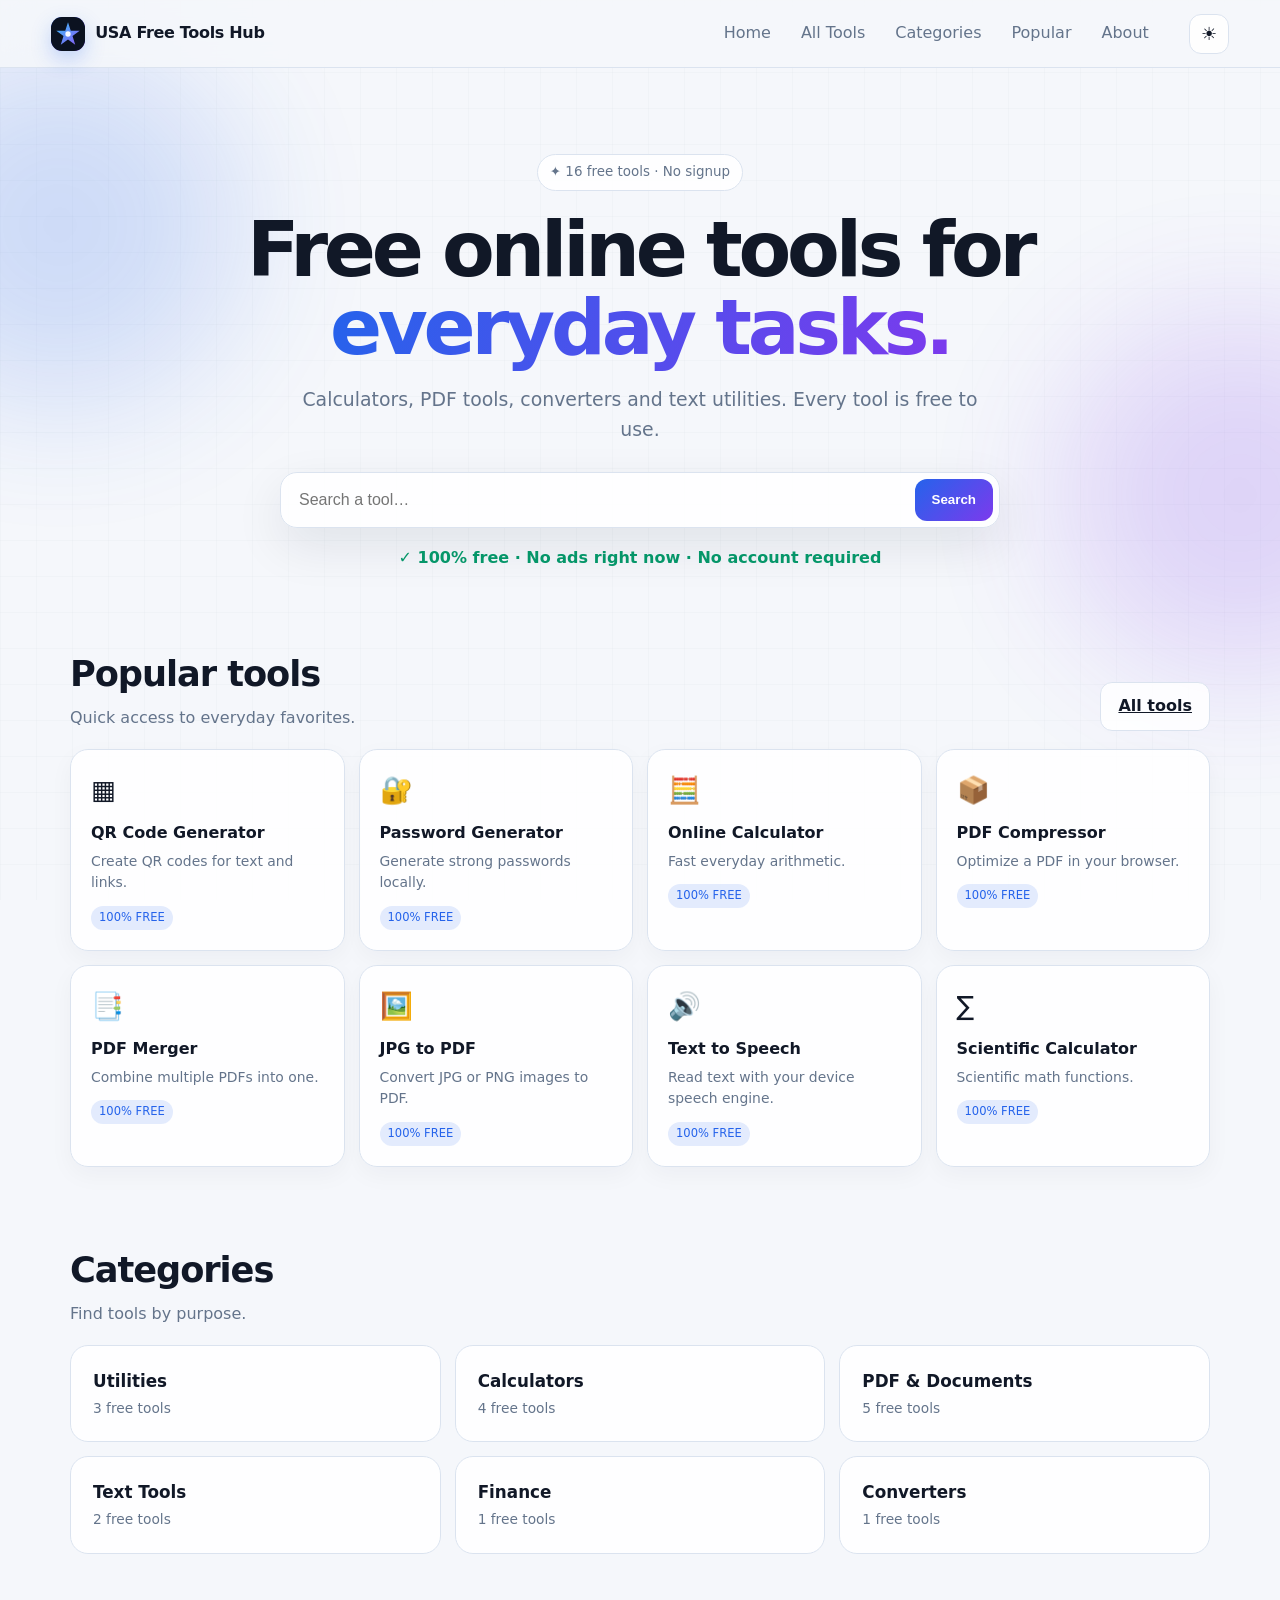
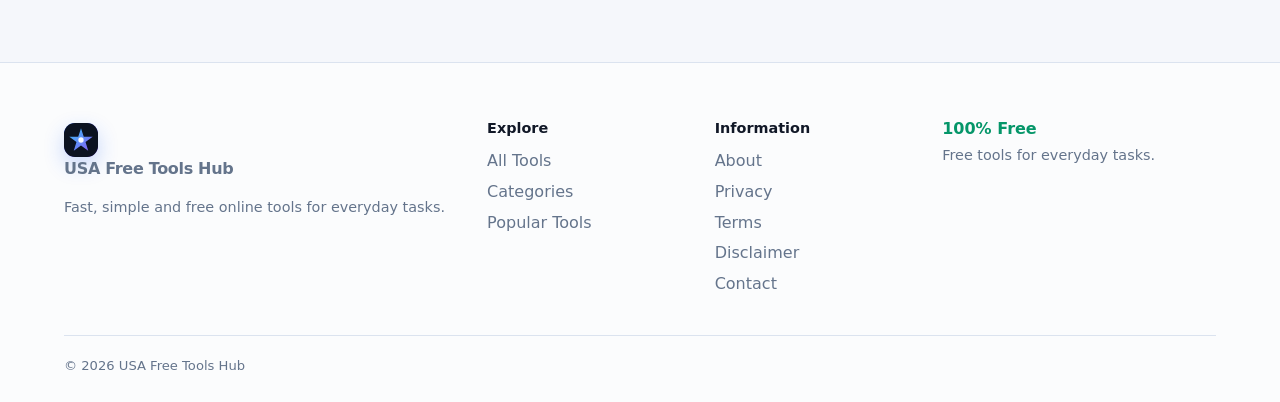
==== commit a1d526e8: "Add Google AdSense verification script to head" ====
--- a/index.html
+++ b/index.html
@@ -1 +1 @@
-<!doctype html><html lang="en-US"><head><meta charset="utf-8"><meta name="viewport" content="width=device-width,initial-scale=1,viewport-fit=cover"><meta name="theme-color" content="#0b1220"><meta name="description" content="USA Free Tools Hub offers free, fast, privacy-conscious online tools including calculators, PDF tools, text tools and utilities."><meta name="robots" content="index,follow"><link rel="canonical" href="https://website-data-load.github.io/USA-Free-Tools-Hub/"><link rel="icon" href="favicon.svg" type="image/svg+xml"><link rel="manifest" href="manifest.webmanifest"><meta name="monetag" content="645593fbebf916e45f9b97ad50fd562a"><title>USA Free Tools Hub — Free Online Tools</title><link rel="stylesheet" href="styles.css"></head><body><div class="bg-orb orb-a"></div><div class="bg-orb orb-b"></div><div class="bg-grid"></div><header class="site-header"><a class="brand" href="#home" aria-label="USA Free Tools Hub home"><img class="brand-mark" src="favicon.svg" alt="" width="32" height="32"><span>USA Free Tools Hub</span></a><nav class="desktop-nav" aria-label="Primary navigation"><a href="#home">Home</a><a href="#tools">All Tools</a><a href="#categories">Categories</a><a href="#popular">Popular</a><a href="#about">About</a></nav><div class="header-actions"><button id="themeBtn" class="icon-btn" type="button" aria-label="Toggle dark and light mode">☀︎</button><button id="menuBtn" class="icon-btn menu-btn" type="button" aria-expanded="false" aria-controls="mobileNav">☰</button></div></header><nav id="mobileNav" class="mobile-nav" aria-label="Mobile navigation"><a href="#home">Home</a><a href="#tools">All Tools</a><a href="#categories">Categories</a><a href="#popular">Popular</a><a href="#about">About</a></nav><main id="app" tabindex="-1"></main><footer class="site-footer"><div><a class="brand footer-brand" href="#home"><img class="brand-mark" src="favicon.svg" alt="" width="28" height="28"> USA Free Tools Hub</a><p>Fast, simple and free online tools for everyday tasks.</p></div><div><h3>Explore</h3><a href="#tools">All Tools</a><a href="#categories">Categories</a><a href="#popular">Popular Tools</a></div><div><h3>Information</h3><a href="#about">About</a><a href="privacy.html">Privacy</a><a href="terms.html">Terms</a><a href="disclaimer.html">Disclaimer</a><a href="contact.html">Contact</a></div><div class="footer-note"><strong>100% Free</strong><span>No ads are shown right now.</span><span>Ads may be added in the future.</span></div><div class="copyright">© 2026 USA Free Tools Hub</div></footer><script src="site.js" defer></script><script src="nav.js" defer></script><script src="upload-progress.js" defer></script><script src="theme.js" defer></script></body></html>+<!doctype html><html lang="en-US"><head><meta charset="utf-8"><meta name="viewport" content="width=device-width,initial-scale=1,viewport-fit=cover"><meta name="theme-color" content="#0b1220"><meta name="description" content="USA Free Tools Hub offers free, fast, privacy-conscious online tools including calculators, PDF tools, text tools and utilities."><meta name="robots" content="index,follow"><link rel="canonical" href="https://website-data-load.github.io/USA-Free-Tools-Hub/"><link rel="icon" href="favicon.svg" type="image/svg+xml"><link rel="manifest" href="manifest.webmanifest"><title>USA Free Tools Hub — Free Online Tools</title><link rel="stylesheet" href="styles.css"><script async src="https://pagead2.googlesyndication.com/pagead/js/adsbygoogle.js?client=ca-pub-7098752109776047" crossorigin="anonymous"></script></head><body><div class="bg-orb orb-a"></div><div class="bg-orb orb-b"></div><div class="bg-grid"></div><header class="site-header"><a class="brand" href="#home" aria-label="USA Free Tools Hub home"><img class="brand-mark" src="favicon.svg" alt="" width="32" height="32"><span>USA Free Tools Hub</span></a><nav class="desktop-nav" aria-label="Primary navigation"><a href="#home">Home</a><a href="#tools">All Tools</a><a href="#categories">Categories</a><a href="#popular">Popular</a><a href="#about">About</a></nav><div class="header-actions"><button id="themeBtn" class="icon-btn" type="button" aria-label="Toggle dark and light mode">☀︎</button><button id="menuBtn" class="icon-btn menu-btn" type="button" aria-expanded="false" aria-controls="mobileNav">☰</button></div></header><nav id="mobileNav" class="mobile-nav" aria-label="Mobile navigation"><a href="#home">Home</a><a href="#tools">All Tools</a><a href="#categories">Categories</a><a href="#popular">Popular</a><a href="#about">About</a></nav><main id="app" tabindex="-1"></main><footer class="site-footer"><div><a class="brand footer-brand" href="#home"><img class="brand-mark" src="favicon.svg" alt="" width="28" height="28"> USA Free Tools Hub</a><p>Fast, simple and free online tools for everyday tasks.</p></div><div><h3>Explore</h3><a href="#tools">All Tools</a><a href="#categories">Categories</a><a href="#popular">Popular Tools</a></div><div><h3>Information</h3><a href="#about">About</a><a href="privacy.html">Privacy</a><a href="terms.html">Terms</a><a href="disclaimer.html">Disclaimer</a><a href="contact.html">Contact</a></div><div class="footer-note"><strong>100% Free</strong><span>Free tools for everyday tasks.</span></div><div class="copyright">© 2026 USA Free Tools Hub</div></footer><script src="site.js" defer></script><script src="nav.js" defer></script><script src="upload-progress.js" defer></script><script src="theme.js" defer></script></body></html>
